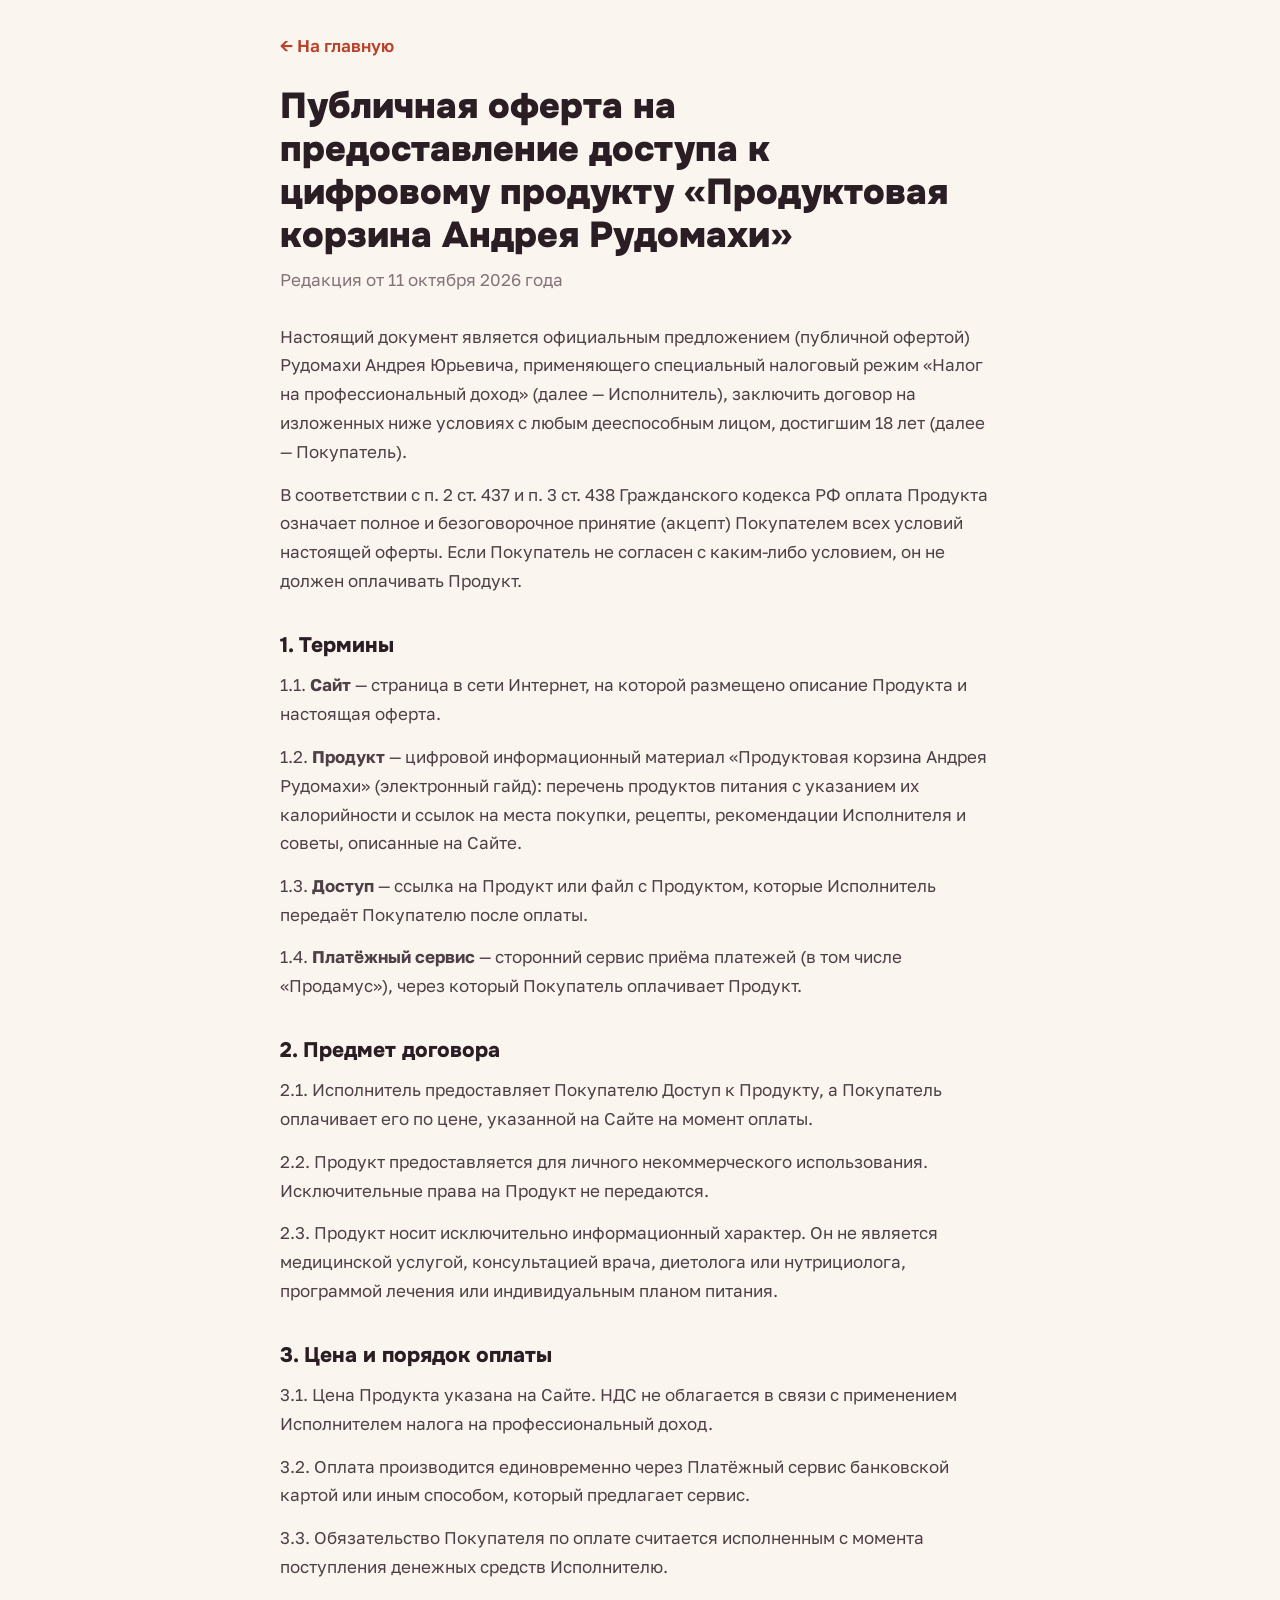
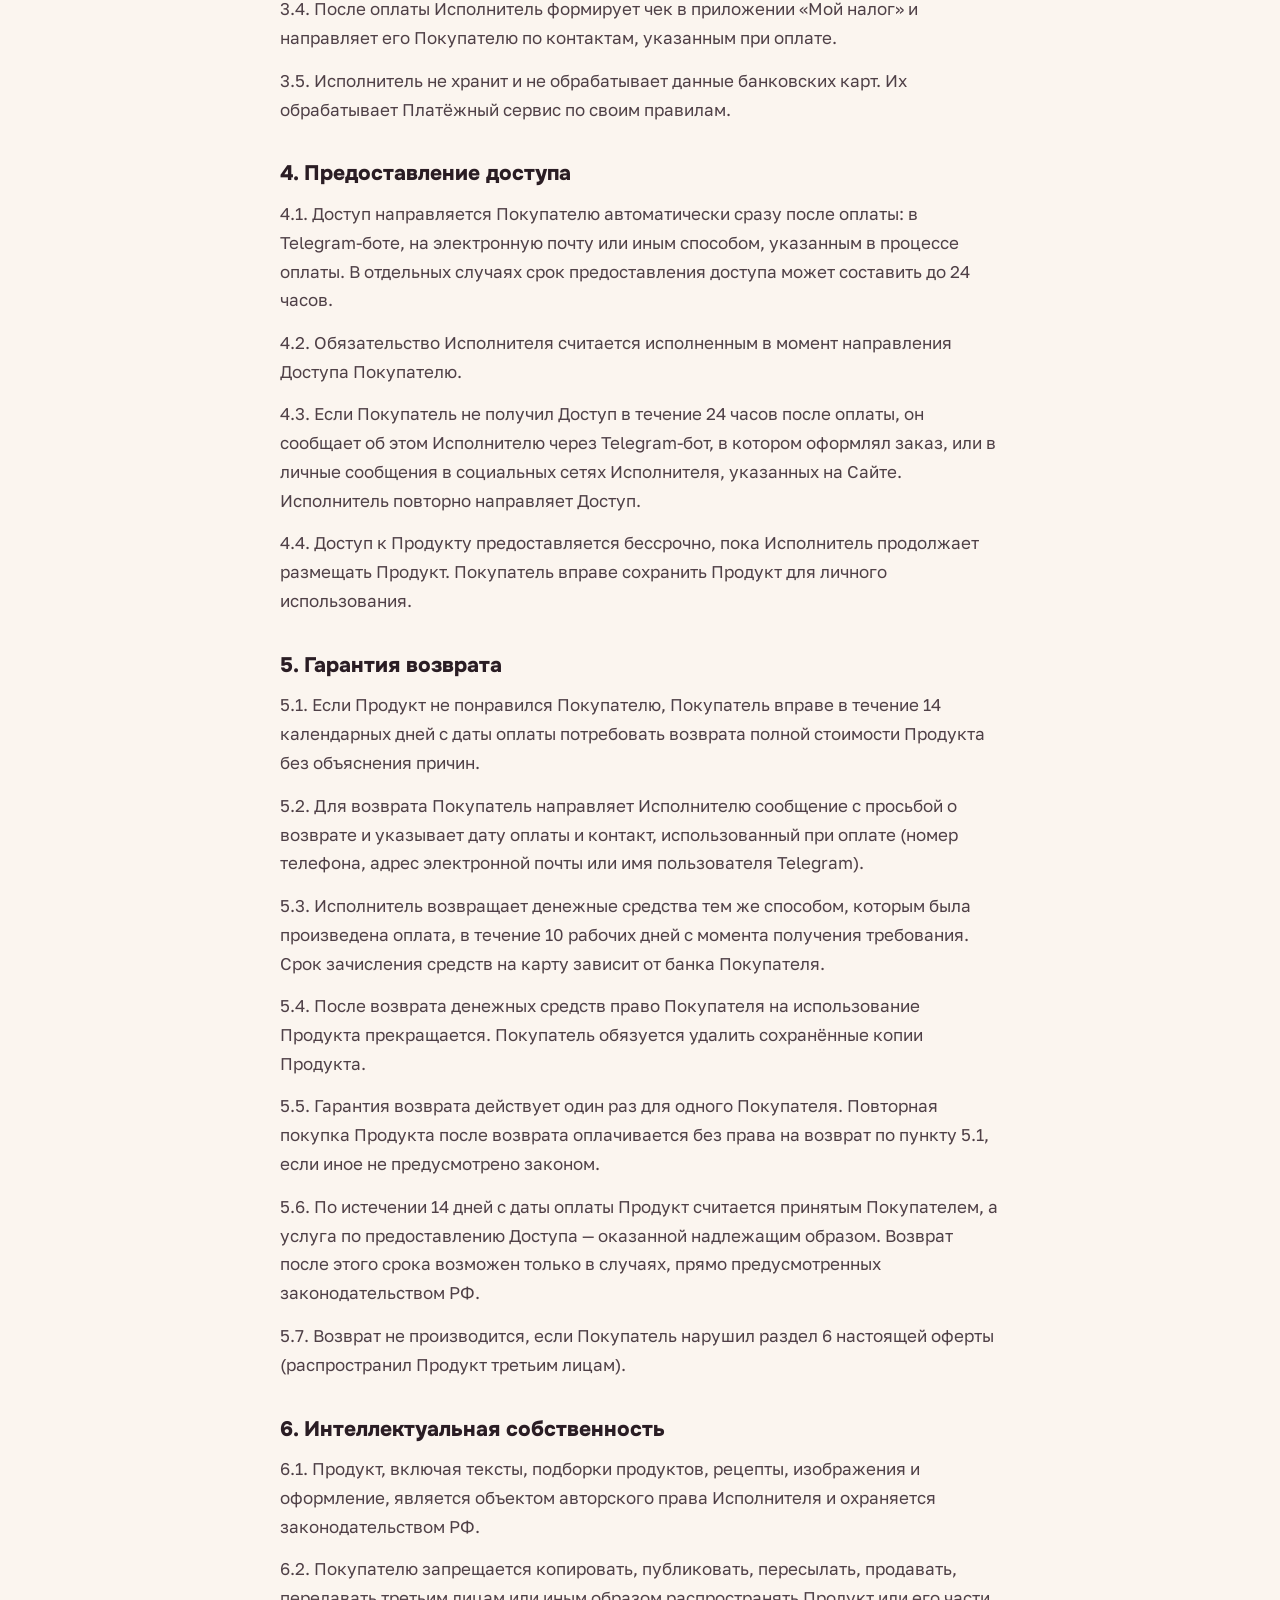
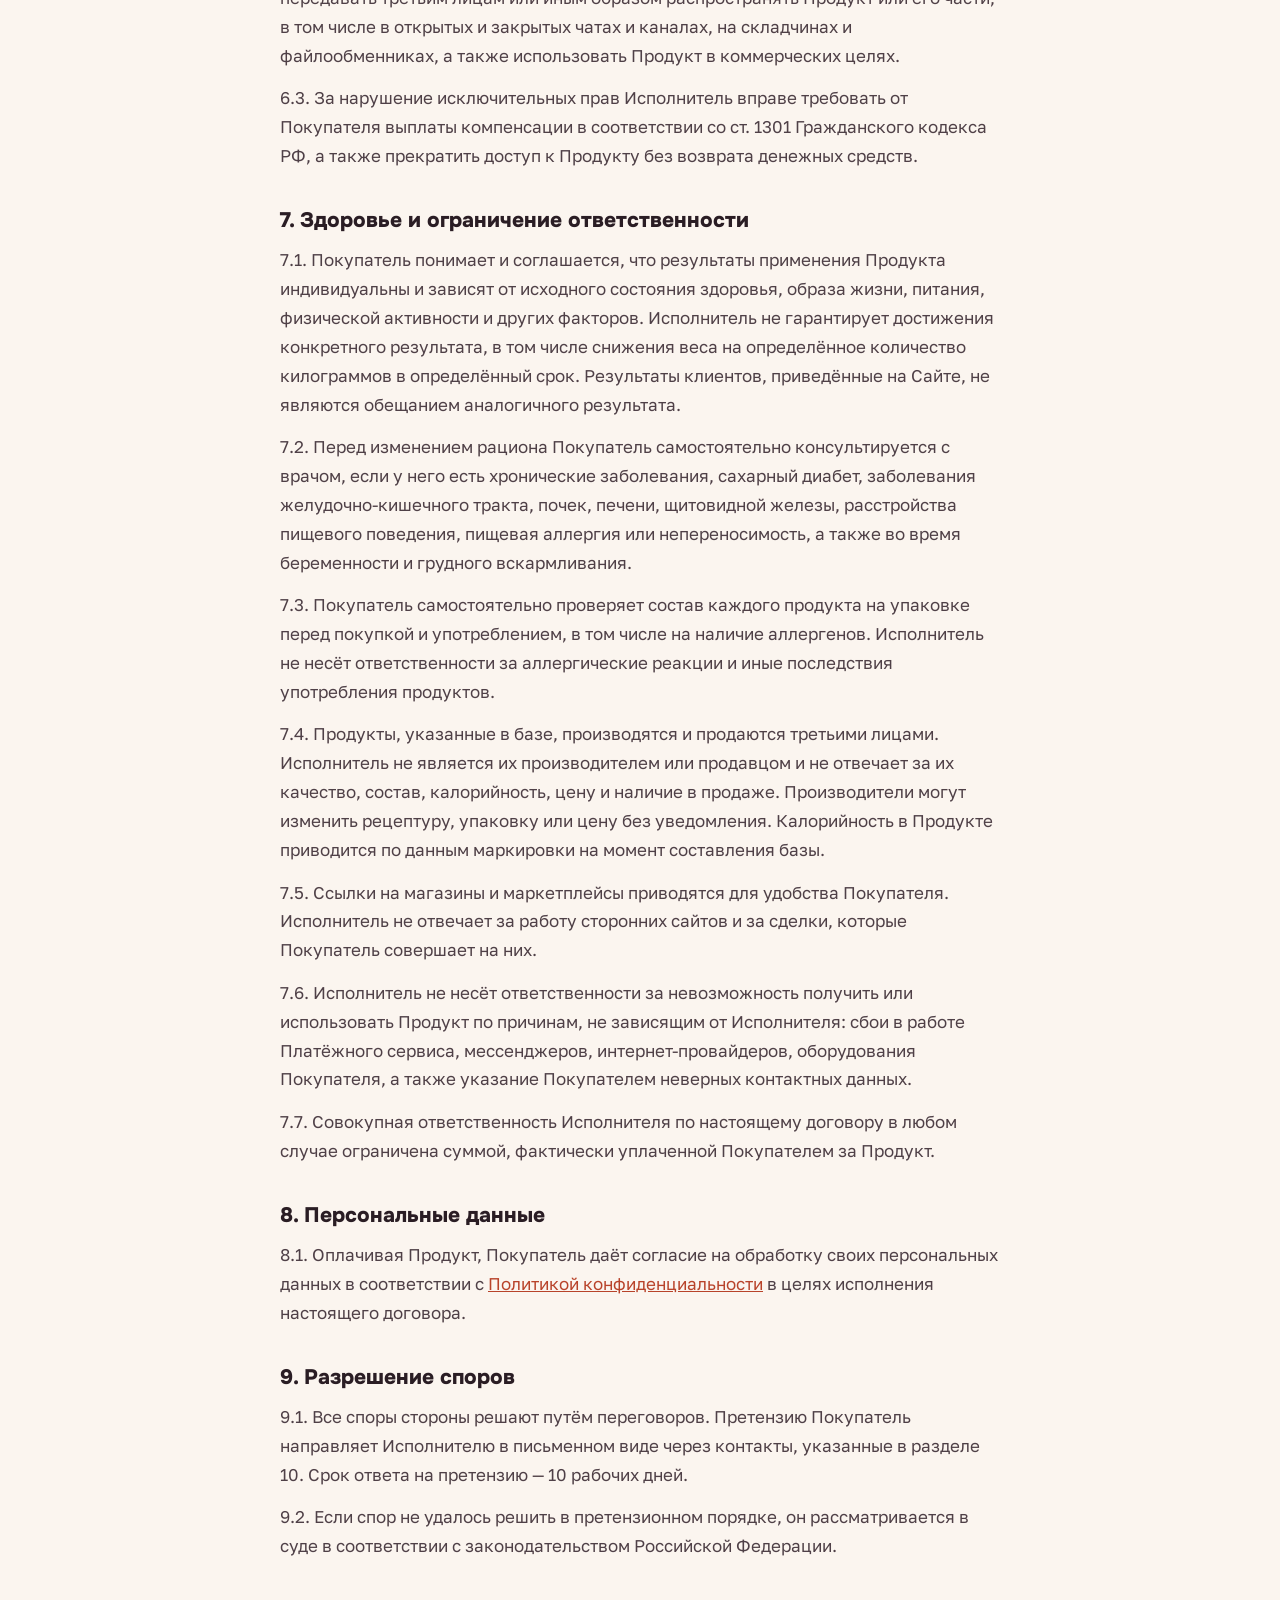
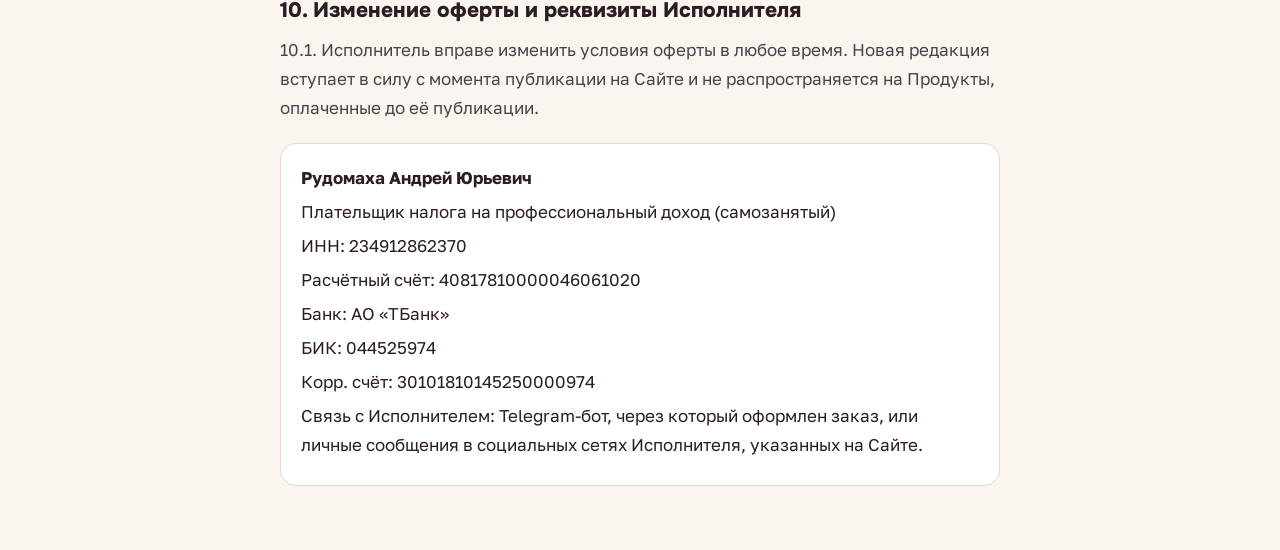
==== oferta.html @ 07728690 "Add landing page, offer and privacy policy Co-Authored-By: Claude Opus 5.5 <noreply@anthropic.com> C" ====
<!doctype html>
<html lang="ru">
<head>
<meta charset="utf-8">
<meta name="viewport" content="width=device-width, initial-scale=1, viewport-fit=cover">
<title>Публичная оферта</title>
<meta name="robots" content="noindex">
<link rel="preconnect" href="https://fonts.googleapis.com">
<link rel="preconnect" href="https://fonts.gstatic.com" crossorigin>
<link href="https://fonts.googleapis.com/css2?family=Golos+Text:wght@400;500;600;700&family=Onest:wght@700;800;900&display=swap" rel="stylesheet">
<link rel="stylesheet" href="doc.css">
</head>
<body>
<main class="doc">
<a class="back" href="index.html">← На главную</a>
<h1>Публичная оферта на предоставление доступа к цифровому продукту «Продуктовая корзина Андрея Рудомахи»</h1>
<p class="meta">Редакция от 11 октября 2026 года</p>

<p>Настоящий документ является официальным предложением (публичной офертой) Рудомахи Андрея Юрьевича, применяющего специальный налоговый режим «Налог на профессиональный доход» (далее — Исполнитель), заключить договор на изложенных ниже условиях с любым дееспособным лицом, достигшим 18 лет (далее — Покупатель).</p>
<p>В соответствии с п. 2 ст. 437 и п. 3 ст. 438 Гражданского кодекса РФ оплата Продукта означает полное и безоговорочное принятие (акцепт) Покупателем всех условий настоящей оферты. Если Покупатель не согласен с каким-либо условием, он не должен оплачивать Продукт.</p>

<h2>1. Термины</h2>
<p>1.1. <b>Сайт</b> — страница в сети Интернет, на которой размещено описание Продукта и настоящая оферта.</p>
<p>1.2. <b>Продукт</b> — цифровой информационный материал «Продуктовая корзина Андрея Рудомахи» (электронный гайд): перечень продуктов питания с указанием их калорийности и ссылок на места покупки, рецепты, рекомендации Исполнителя и советы, описанные на Сайте.</p>
<p>1.3. <b>Доступ</b> — ссылка на Продукт или файл с Продуктом, которые Исполнитель передаёт Покупателю после оплаты.</p>
<p>1.4. <b>Платёжный сервис</b> — сторонний сервис приёма платежей (в том числе «Продамус»), через который Покупатель оплачивает Продукт.</p>

<h2>2. Предмет договора</h2>
<p>2.1. Исполнитель предоставляет Покупателю Доступ к Продукту, а Покупатель оплачивает его по цене, указанной на Сайте на момент оплаты.</p>
<p>2.2. Продукт предоставляется для личного некоммерческого использования. Исключительные права на Продукт не передаются.</p>
<p>2.3. Продукт носит исключительно информационный характер. Он не является медицинской услугой, консультацией врача, диетолога или нутрициолога, программой лечения или индивидуальным планом питания.</p>

<h2>3. Цена и порядок оплаты</h2>
<p>3.1. Цена Продукта указана на Сайте. НДС не облагается в связи с применением Исполнителем налога на профессиональный доход.</p>
<p>3.2. Оплата производится единовременно через Платёжный сервис банковской картой или иным способом, который предлагает сервис.</p>
<p>3.3. Обязательство Покупателя по оплате считается исполненным с момента поступления денежных средств Исполнителю.</p>
<p>3.4. После оплаты Исполнитель формирует чек в приложении «Мой налог» и направляет его Покупателю по контактам, указанным при оплате.</p>
<p>3.5. Исполнитель не хранит и не обрабатывает данные банковских карт. Их обрабатывает Платёжный сервис по своим правилам.</p>

<h2>4. Предоставление доступа</h2>
<p>4.1. Доступ направляется Покупателю автоматически сразу после оплаты: в Telegram-боте, на электронную почту или иным способом, указанным в процессе оплаты. В отдельных случаях срок предоставления доступа может составить до 24 часов.</p>
<p>4.2. Обязательство Исполнителя считается исполненным в момент направления Доступа Покупателю.</p>
<p>4.3. Если Покупатель не получил Доступ в течение 24 часов после оплаты, он сообщает об этом Исполнителю через Telegram-бот, в котором оформлял заказ, или в личные сообщения в социальных сетях Исполнителя, указанных на Сайте. Исполнитель повторно направляет Доступ.</p>
<p>4.4. Доступ к Продукту предоставляется бессрочно, пока Исполнитель продолжает размещать Продукт. Покупатель вправе сохранить Продукт для личного использования.</p>

<h2>5. Гарантия возврата</h2>
<p>5.1. Если Продукт не понравился Покупателю, Покупатель вправе в течение 14 календарных дней с даты оплаты потребовать возврата полной стоимости Продукта без объяснения причин.</p>
<p>5.2. Для возврата Покупатель направляет Исполнителю сообщение с просьбой о возврате и указывает дату оплаты и контакт, использованный при оплате (номер телефона, адрес электронной почты или имя пользователя Telegram).</p>
<p>5.3. Исполнитель возвращает денежные средства тем же способом, которым была произведена оплата, в течение 10 рабочих дней с момента получения требования. Срок зачисления средств на карту зависит от банка Покупателя.</p>
<p>5.4. После возврата денежных средств право Покупателя на использование Продукта прекращается. Покупатель обязуется удалить сохранённые копии Продукта.</p>
<p>5.5. Гарантия возврата действует один раз для одного Покупателя. Повторная покупка Продукта после возврата оплачивается без права на возврат по пункту 5.1, если иное не предусмотрено законом.</p>
<p>5.6. По истечении 14 дней с даты оплаты Продукт считается принятым Покупателем, а услуга по предоставлению Доступа — оказанной надлежащим образом. Возврат после этого срока возможен только в случаях, прямо предусмотренных законодательством РФ.</p>
<p>5.7. Возврат не производится, если Покупатель нарушил раздел 6 настоящей оферты (распространил Продукт третьим лицам).</p>

<h2>6. Интеллектуальная собственность</h2>
<p>6.1. Продукт, включая тексты, подборки продуктов, рецепты, изображения и оформление, является объектом авторского права Исполнителя и охраняется законодательством РФ.</p>
<p>6.2. Покупателю запрещается копировать, публиковать, пересылать, продавать, передавать третьим лицам или иным образом распространять Продукт или его части, в том числе в открытых и закрытых чатах и каналах, на складчинах и файлообменниках, а также использовать Продукт в коммерческих целях.</p>
<p>6.3. За нарушение исключительных прав Исполнитель вправе требовать от Покупателя выплаты компенсации в соответствии со ст. 1301 Гражданского кодекса РФ, а также прекратить доступ к Продукту без возврата денежных средств.</p>

<h2>7. Здоровье и ограничение ответственности</h2>
<p>7.1. Покупатель понимает и соглашается, что результаты применения Продукта индивидуальны и зависят от исходного состояния здоровья, образа жизни, питания, физической активности и других факторов. Исполнитель не гарантирует достижения конкретного результата, в том числе снижения веса на определённое количество килограммов в определённый срок. Результаты клиентов, приведённые на Сайте, не являются обещанием аналогичного результата.</p>
<p>7.2. Перед изменением рациона Покупатель самостоятельно консультируется с врачом, если у него есть хронические заболевания, сахарный диабет, заболевания желудочно-кишечного тракта, почек, печени, щитовидной железы, расстройства пищевого поведения, пищевая аллергия или непереносимость, а также во время беременности и грудного вскармливания.</p>
<p>7.3. Покупатель самостоятельно проверяет состав каждого продукта на упаковке перед покупкой и употреблением, в том числе на наличие аллергенов. Исполнитель не несёт ответственности за аллергические реакции и иные последствия употребления продуктов.</p>
<p>7.4. Продукты, указанные в базе, производятся и продаются третьими лицами. Исполнитель не является их производителем или продавцом и не отвечает за их качество, состав, калорийность, цену и наличие в продаже. Производители могут изменить рецептуру, упаковку или цену без уведомления. Калорийность в Продукте приводится по данным маркировки на момент составления базы.</p>
<p>7.5. Ссылки на магазины и маркетплейсы приводятся для удобства Покупателя. Исполнитель не отвечает за работу сторонних сайтов и за сделки, которые Покупатель совершает на них.</p>
<p>7.6. Исполнитель не несёт ответственности за невозможность получить или использовать Продукт по причинам, не зависящим от Исполнителя: сбои в работе Платёжного сервиса, мессенджеров, интернет-провайдеров, оборудования Покупателя, а также указание Покупателем неверных контактных данных.</p>
<p>7.7. Совокупная ответственность Исполнителя по настоящему договору в любом случае ограничена суммой, фактически уплаченной Покупателем за Продукт.</p>

<h2>8. Персональные данные</h2>
<p>8.1. Оплачивая Продукт, Покупатель даёт согласие на обработку своих персональных данных в соответствии с <a href="privacy.html">Политикой конфиденциальности</a> в целях исполнения настоящего договора.</p>

<h2>9. Разрешение споров</h2>
<p>9.1. Все споры стороны решают путём переговоров. Претензию Покупатель направляет Исполнителю в письменном виде через контакты, указанные в разделе 10. Срок ответа на претензию — 10 рабочих дней.</p>
<p>9.2. Если спор не удалось решить в претензионном порядке, он рассматривается в суде в соответствии с законодательством Российской Федерации.</p>

<h2>10. Изменение оферты и реквизиты Исполнителя</h2>
<p>10.1. Исполнитель вправе изменить условия оферты в любое время. Новая редакция вступает в силу с момента публикации на Сайте и не распространяется на Продукты, оплаченные до её публикации.</p>
<div class="req">
  <p><b>Рудомаха Андрей Юрьевич</b></p>
  <p>Плательщик налога на профессиональный доход (самозанятый)</p>
  <p>ИНН: 234912862370</p>
  <p>Расчётный счёт: 40817810000046061020</p>
  <p>Банк: АО «ТБанк»</p>
  <p>БИК: 044525974</p>
  <p>Корр. счёт: 30101810145250000974</p>
  <p>Связь с Исполнителем: Telegram-бот, через который оформлен заказ, или личные сообщения в социальных сетях Исполнителя, указанных на Сайте.</p>
</div>
</main>
</body>
</html>
---- doc.css ----
:root{--bg:#FBF5EF;--paper:#FFFFFF;--ink:#2A1D24;--ink-2:#4F4047;--muted:#85737A;--line:#E8D9CC;--accent:#B8432A;color-scheme:light}
*{box-sizing:border-box}
body{margin:0;background:var(--bg);color:var(--ink);font:400 17px/1.7 "Golos Text",system-ui,-apple-system,"Segoe UI",Arial,sans-serif;-webkit-font-smoothing:antialiased}
.doc{max-width:760px;margin:0 auto;padding:32px 20px 64px}
.back{display:inline-block;margin-bottom:24px;color:var(--accent);font-weight:600;text-decoration:none}
h1{font:900 clamp(26px,5vw,36px)/1.2 Onest,system-ui,sans-serif;margin:0 0 8px;text-wrap:balance}
h2{font:800 21px/1.3 Onest,system-ui,sans-serif;margin:36px 0 12px}
p{margin:0 0 .8em;color:var(--ink-2)}
.meta{color:var(--muted);margin-bottom:28px}
a{color:var(--accent)}
.req{background:var(--paper);border:1px solid var(--line);border-radius:16px;padding:20px;margin-top:20px}
.req p{margin:0 0 .3em;color:var(--ink)}
@media (max-width:520px){.doc{padding-inline:16px}}
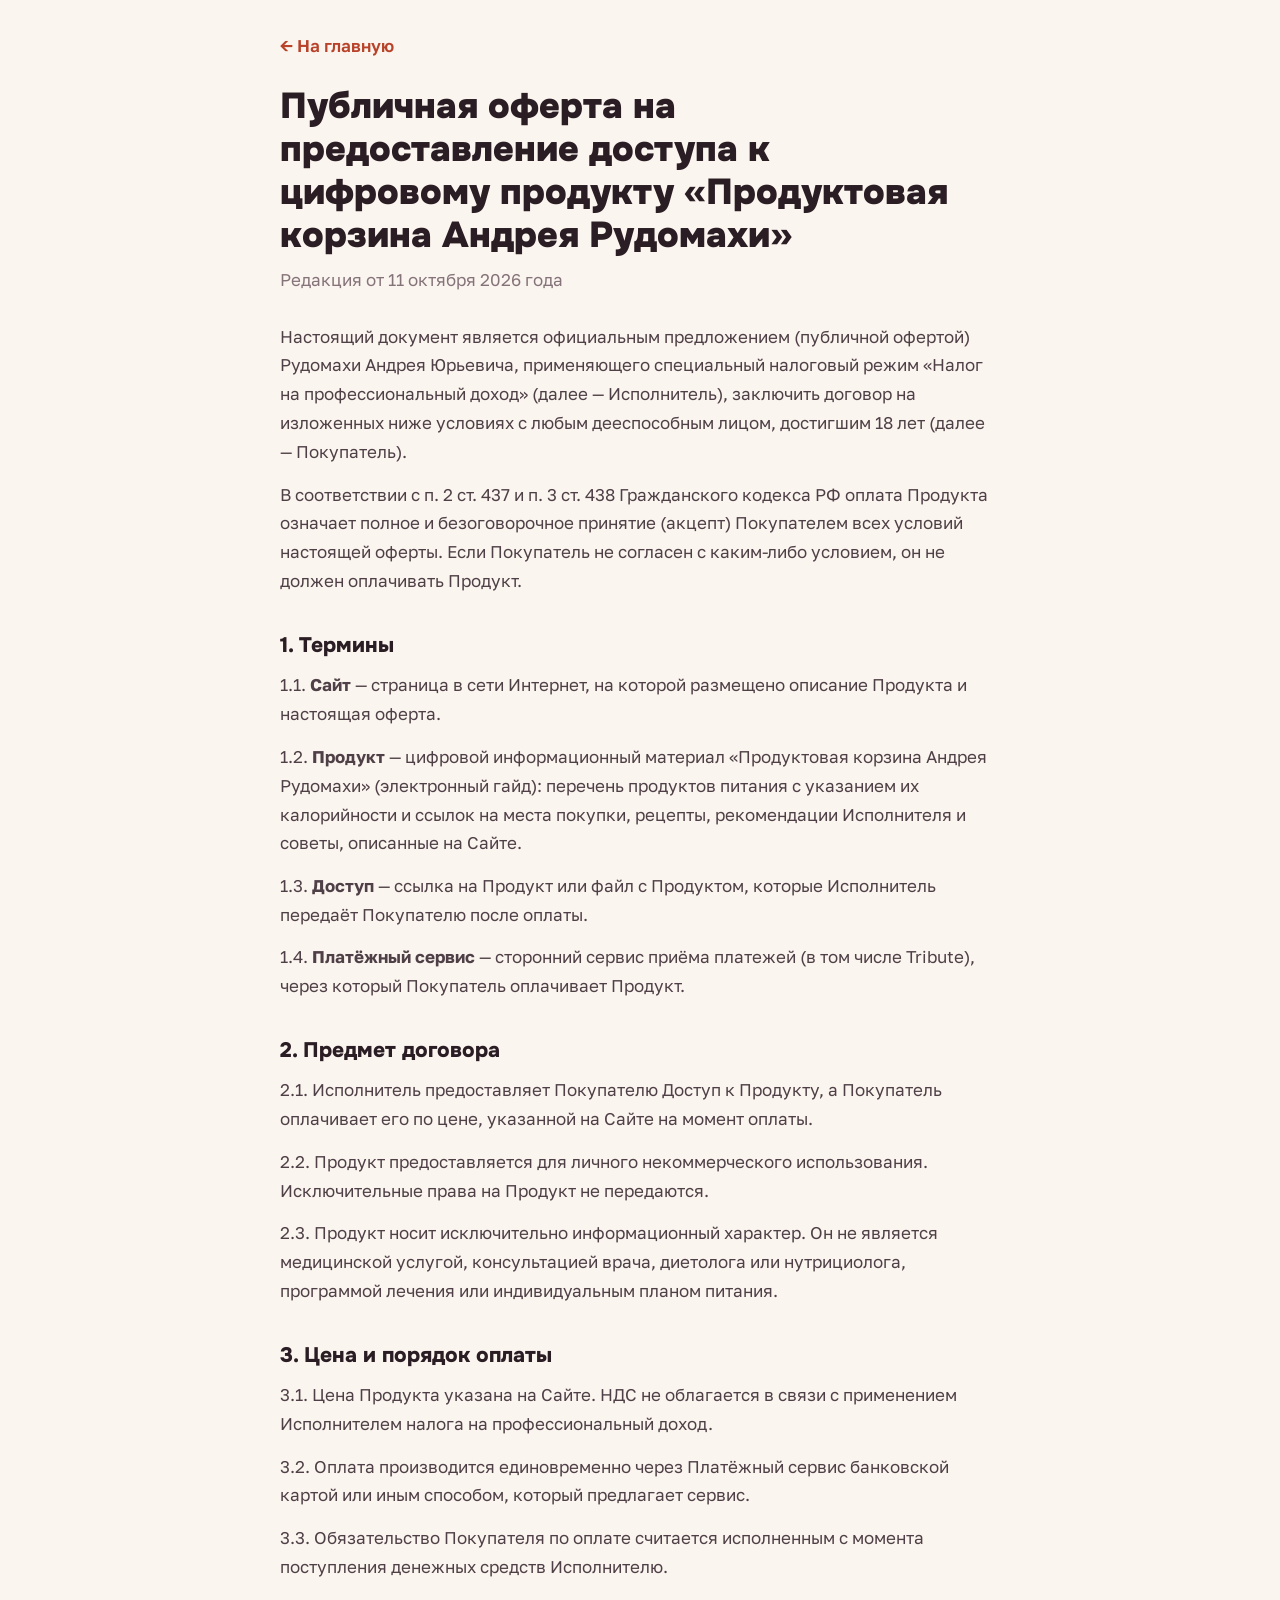
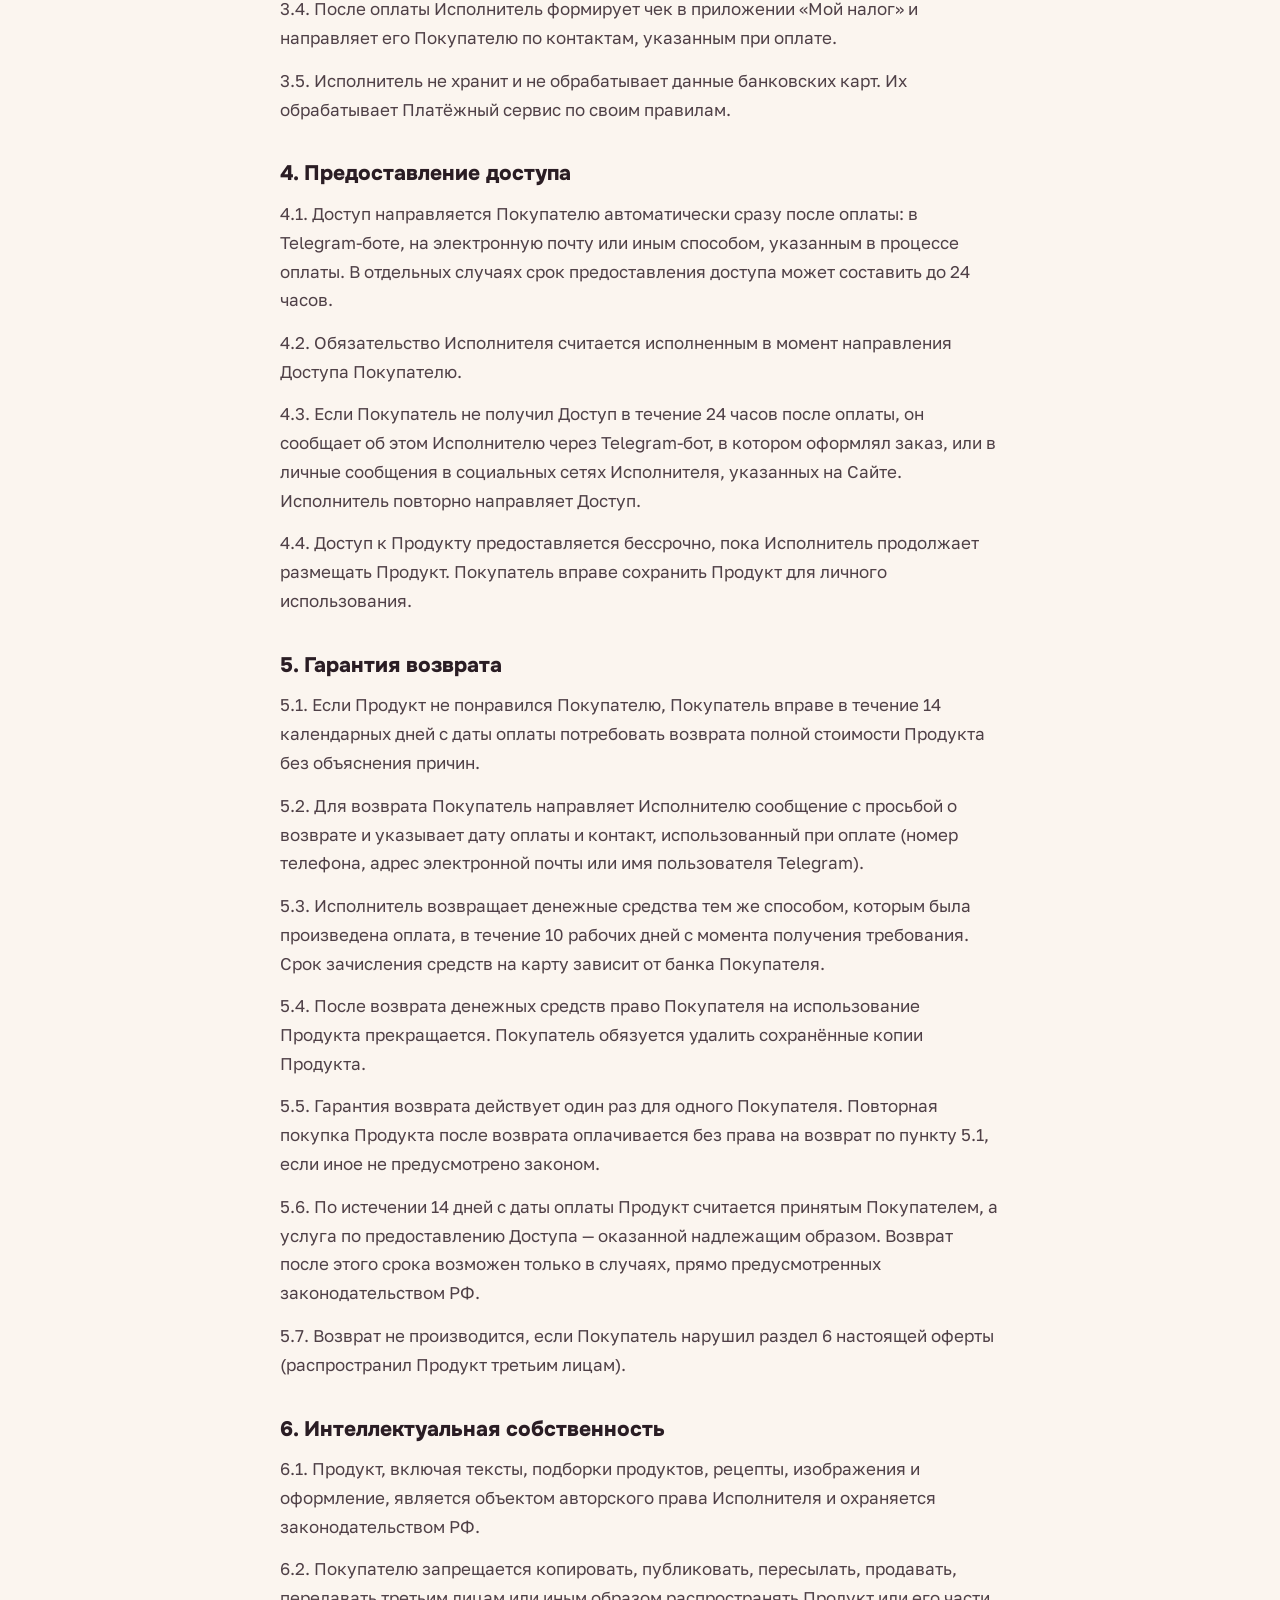
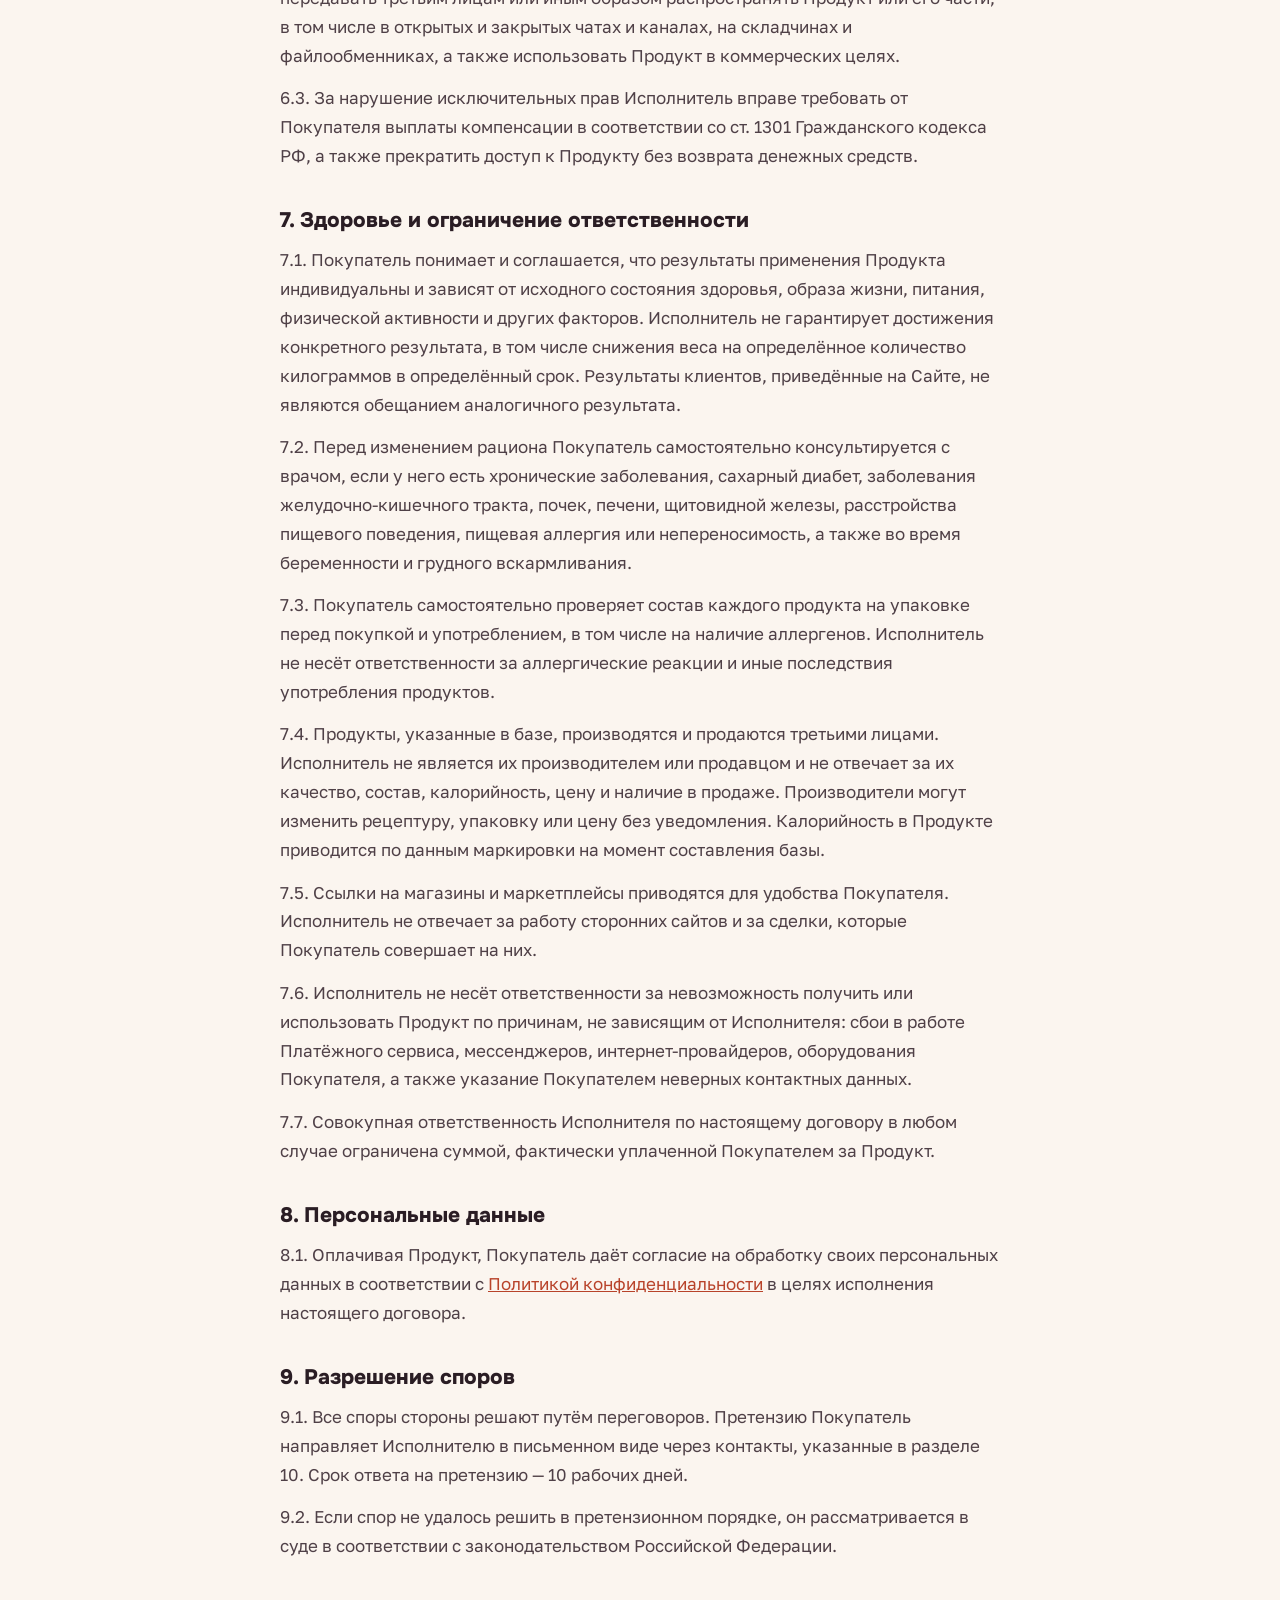
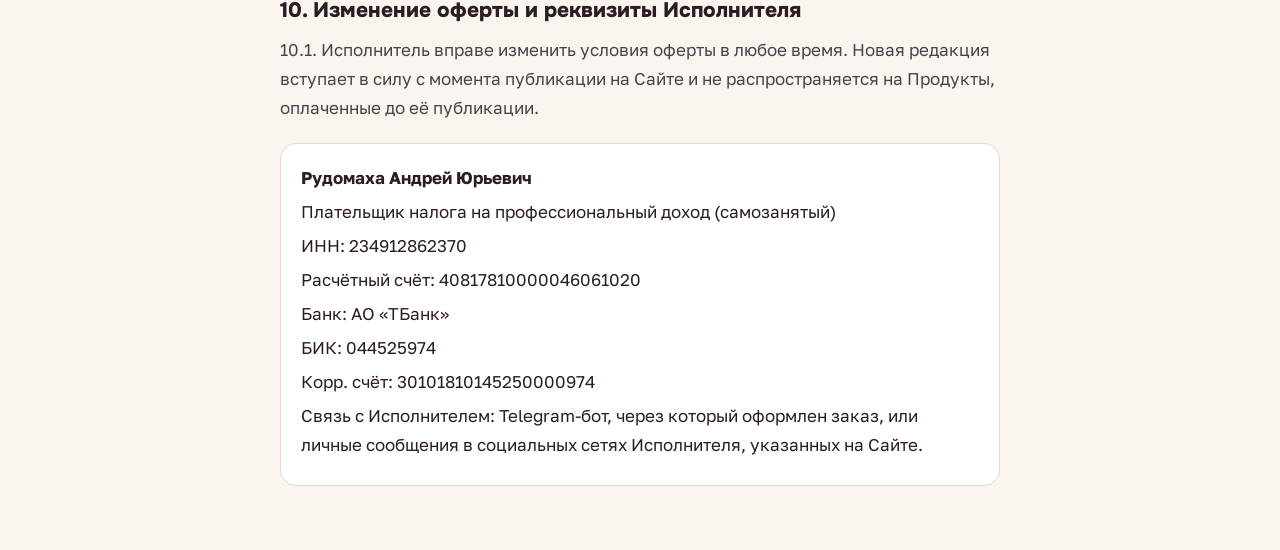
==== commit 0fb64b5f: "Point buy buttons to the Tribute payment link Co-Authored-By: Claude Opus 5.5 <noreply@anthropic.com" ====
--- a/oferta.html
+++ b/oferta.html
@@ -23,7 +23,7 @@
 <p>1.1. <b>Сайт</b> — страница в сети Интернет, на которой размещено описание Продукта и настоящая оферта.</p>
 <p>1.2. <b>Продукт</b> — цифровой информационный материал «Продуктовая корзина Андрея Рудомахи» (электронный гайд): перечень продуктов питания с указанием их калорийности и ссылок на места покупки, рецепты, рекомендации Исполнителя и советы, описанные на Сайте.</p>
 <p>1.3. <b>Доступ</b> — ссылка на Продукт или файл с Продуктом, которые Исполнитель передаёт Покупателю после оплаты.</p>
-<p>1.4. <b>Платёжный сервис</b> — сторонний сервис приёма платежей (в том числе «Продамус»), через который Покупатель оплачивает Продукт.</p>
+<p>1.4. <b>Платёжный сервис</b> — сторонний сервис приёма платежей (в том числе Tribute), через который Покупатель оплачивает Продукт.</p>
 
 <h2>2. Предмет договора</h2>
 <p>2.1. Исполнитель предоставляет Покупателю Доступ к Продукту, а Покупатель оплачивает его по цене, указанной на Сайте на момент оплаты.</p>
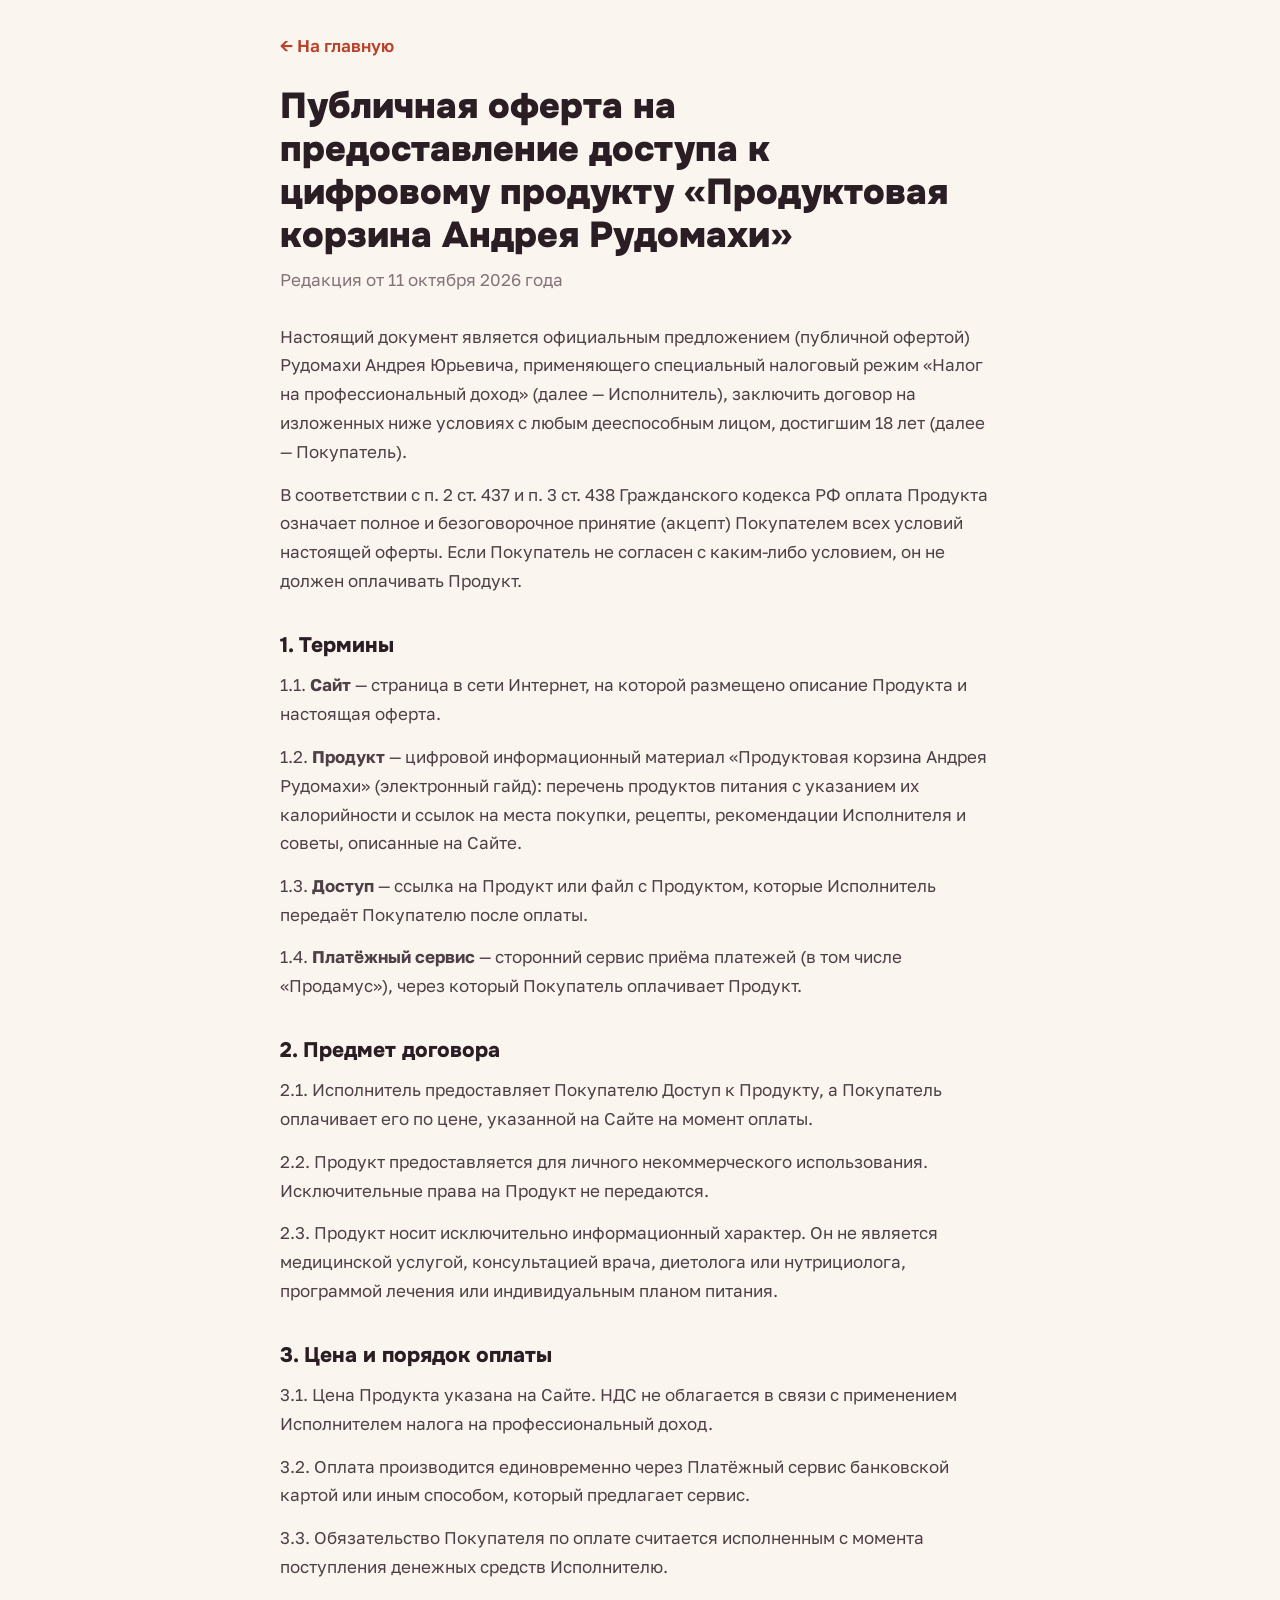
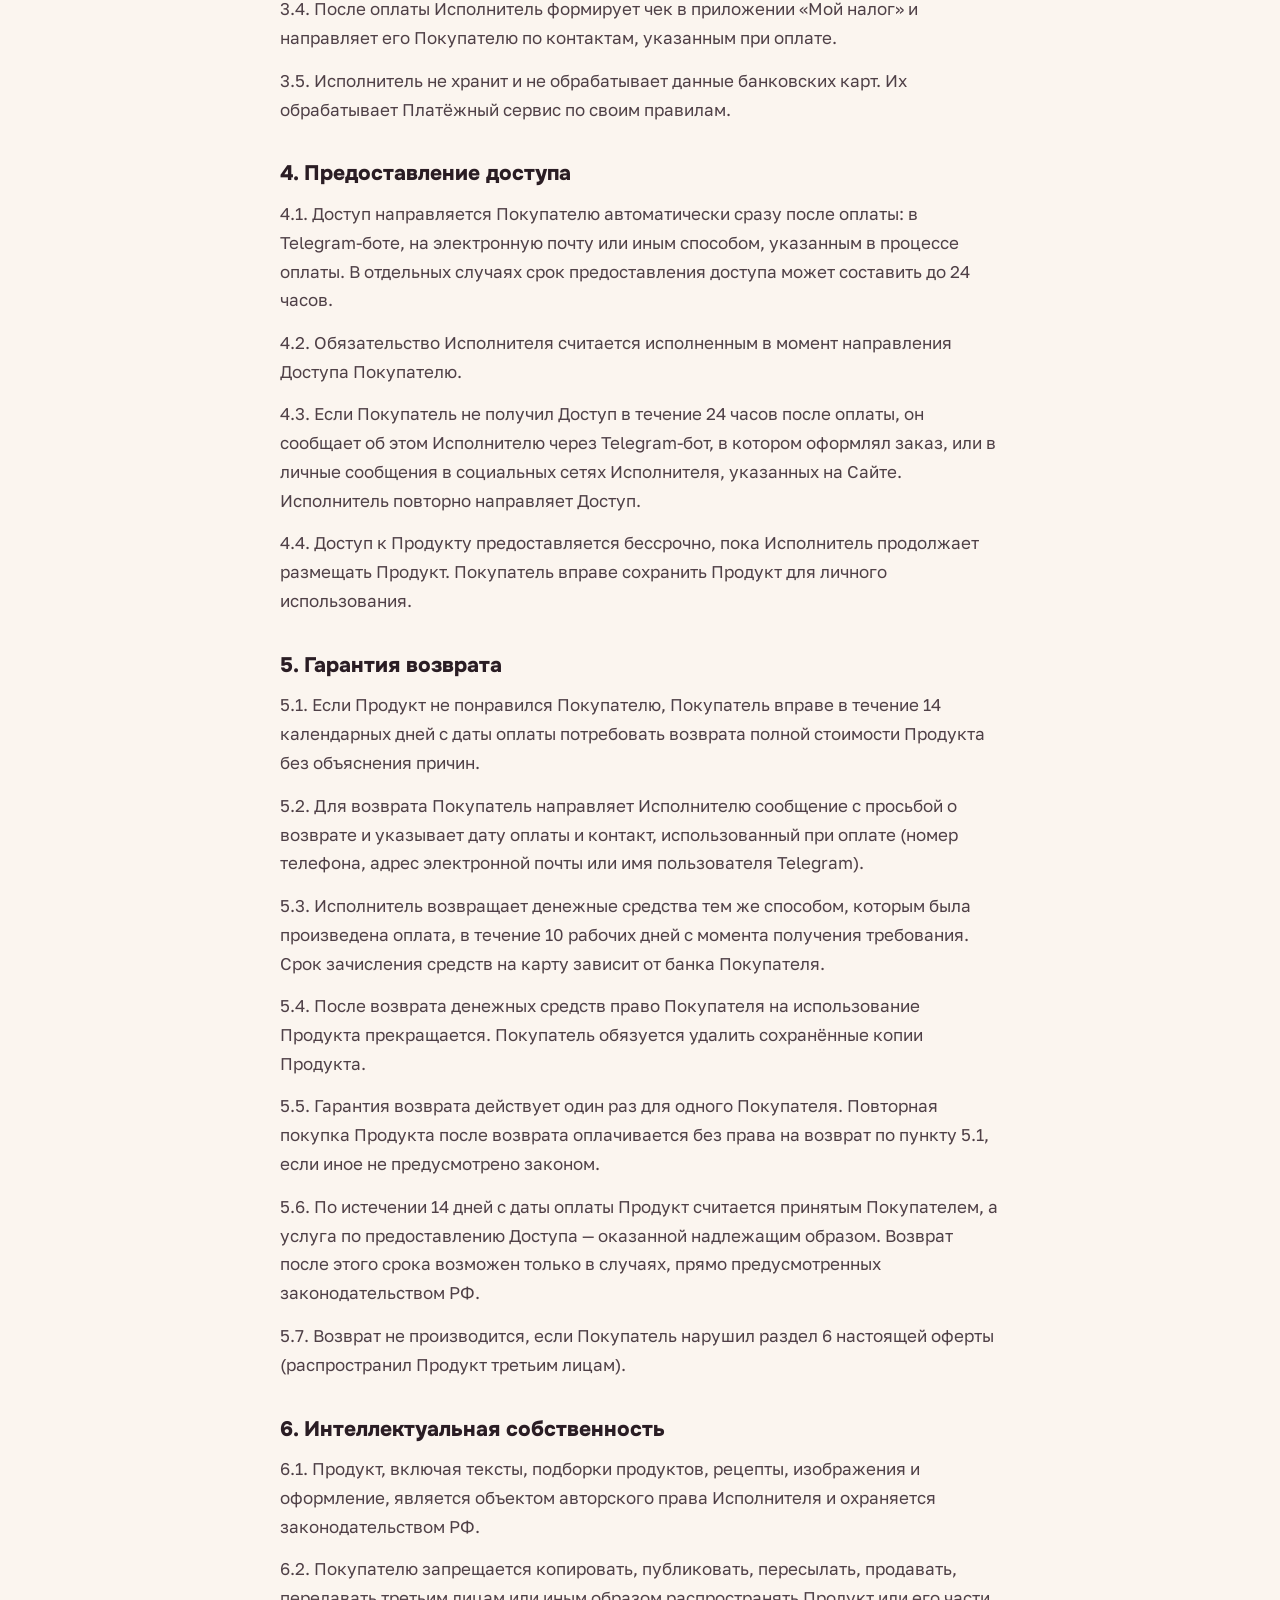
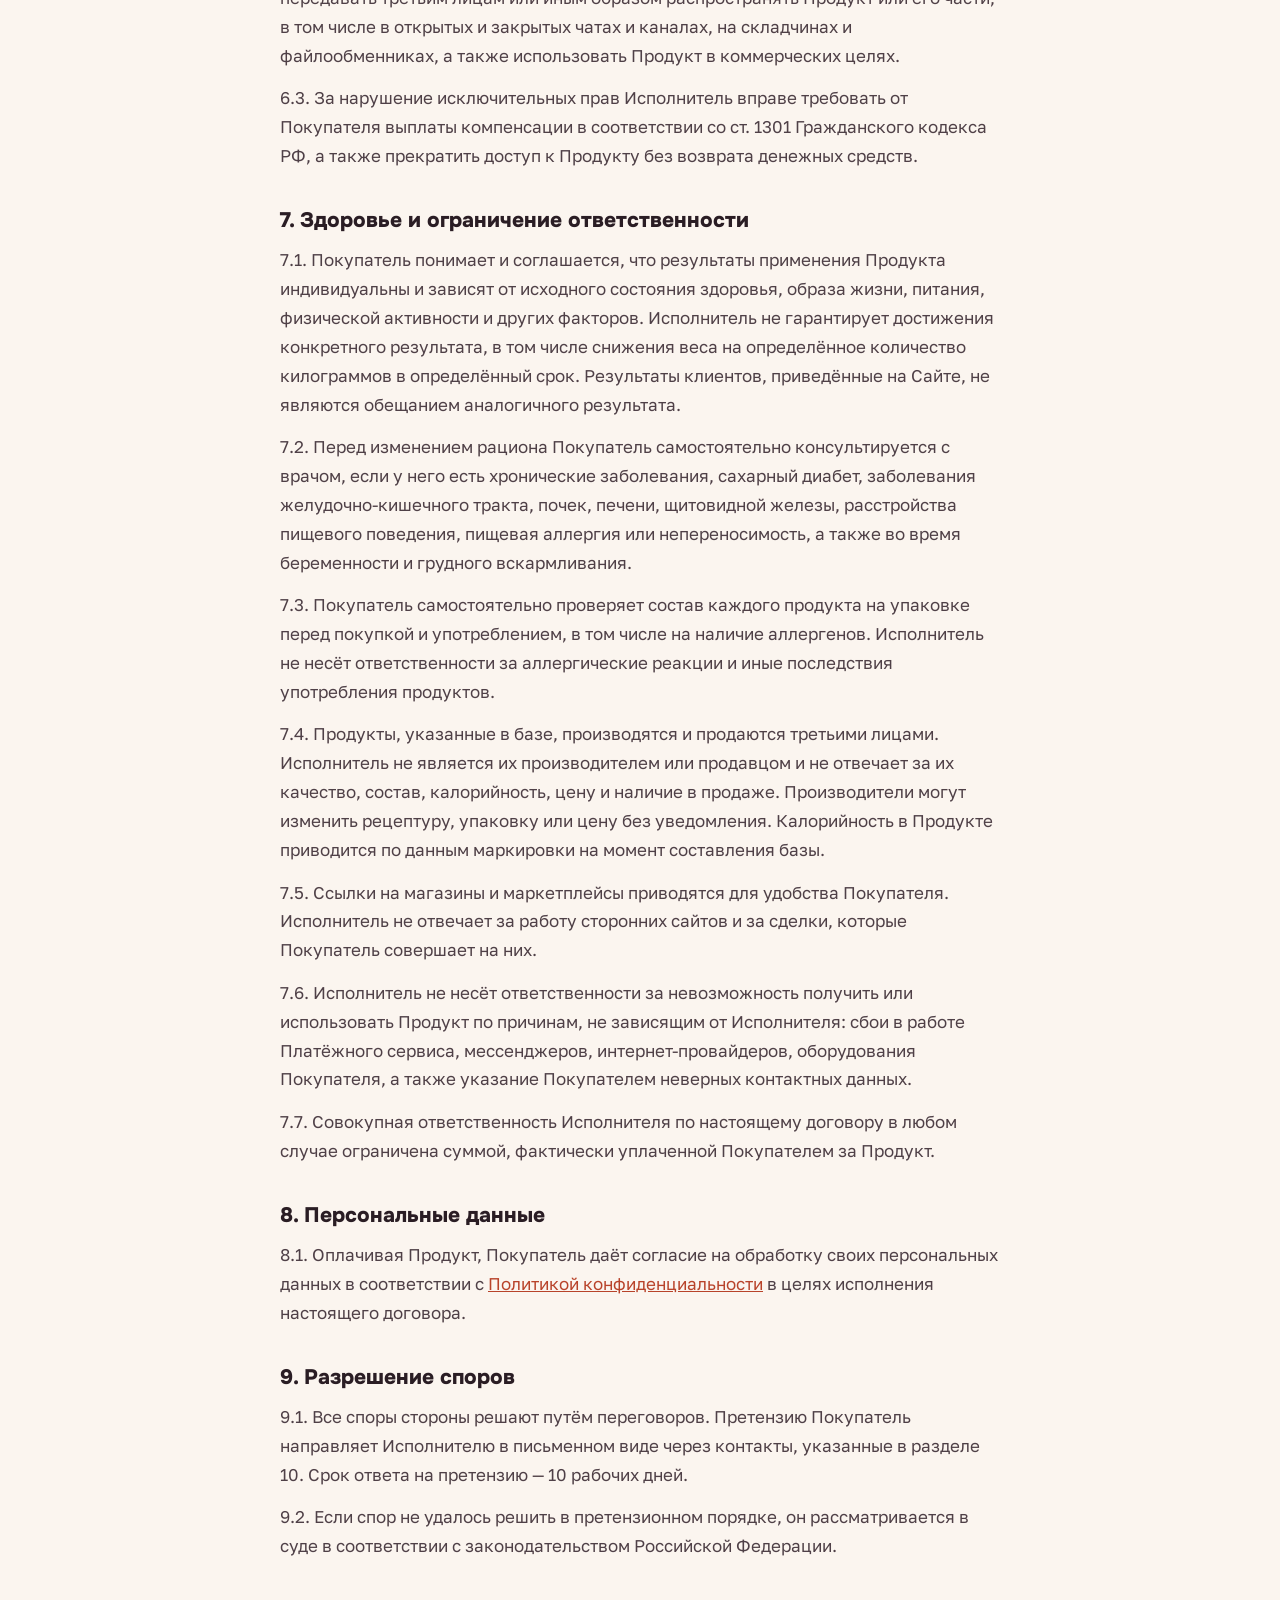
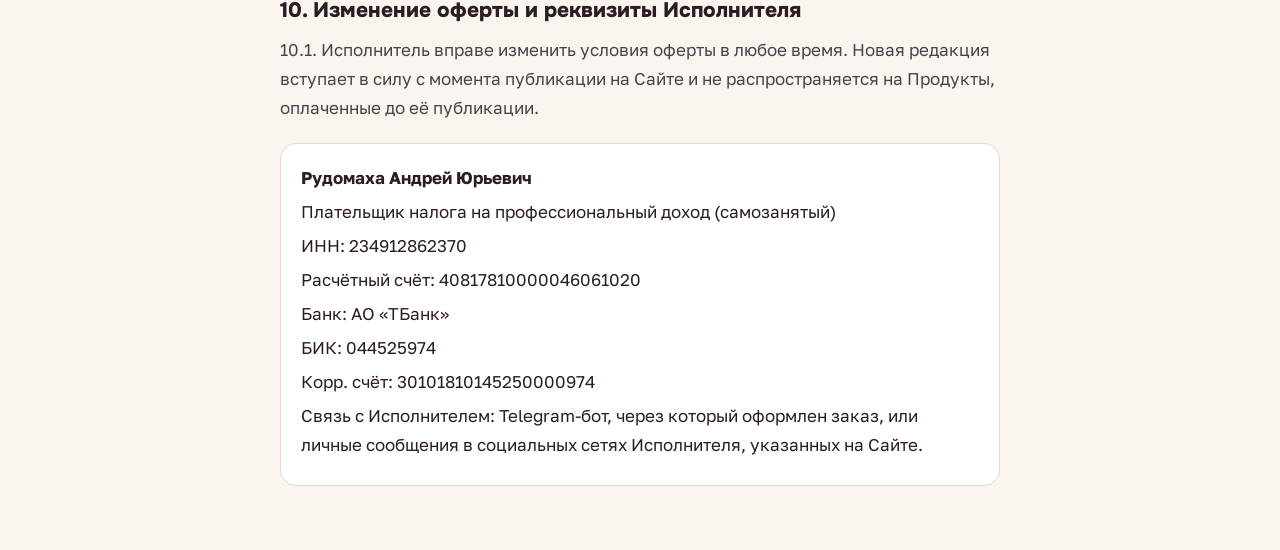
==== commit 22ed8375: "Point buy buttons to the Prodamus payment form Co-Authored-By: Claude Opus 5.5 <noreply@anthropic.co" ====
--- a/oferta.html
+++ b/oferta.html
@@ -23,7 +23,7 @@
 <p>1.1. <b>Сайт</b> — страница в сети Интернет, на которой размещено описание Продукта и настоящая оферта.</p>
 <p>1.2. <b>Продукт</b> — цифровой информационный материал «Продуктовая корзина Андрея Рудомахи» (электронный гайд): перечень продуктов питания с указанием их калорийности и ссылок на места покупки, рецепты, рекомендации Исполнителя и советы, описанные на Сайте.</p>
 <p>1.3. <b>Доступ</b> — ссылка на Продукт или файл с Продуктом, которые Исполнитель передаёт Покупателю после оплаты.</p>
-<p>1.4. <b>Платёжный сервис</b> — сторонний сервис приёма платежей (в том числе Tribute), через который Покупатель оплачивает Продукт.</p>
+<p>1.4. <b>Платёжный сервис</b> — сторонний сервис приёма платежей (в том числе «Продамус»), через который Покупатель оплачивает Продукт.</p>
 
 <h2>2. Предмет договора</h2>
 <p>2.1. Исполнитель предоставляет Покупателю Доступ к Продукту, а Покупатель оплачивает его по цене, указанной на Сайте на момент оплаты.</p>
